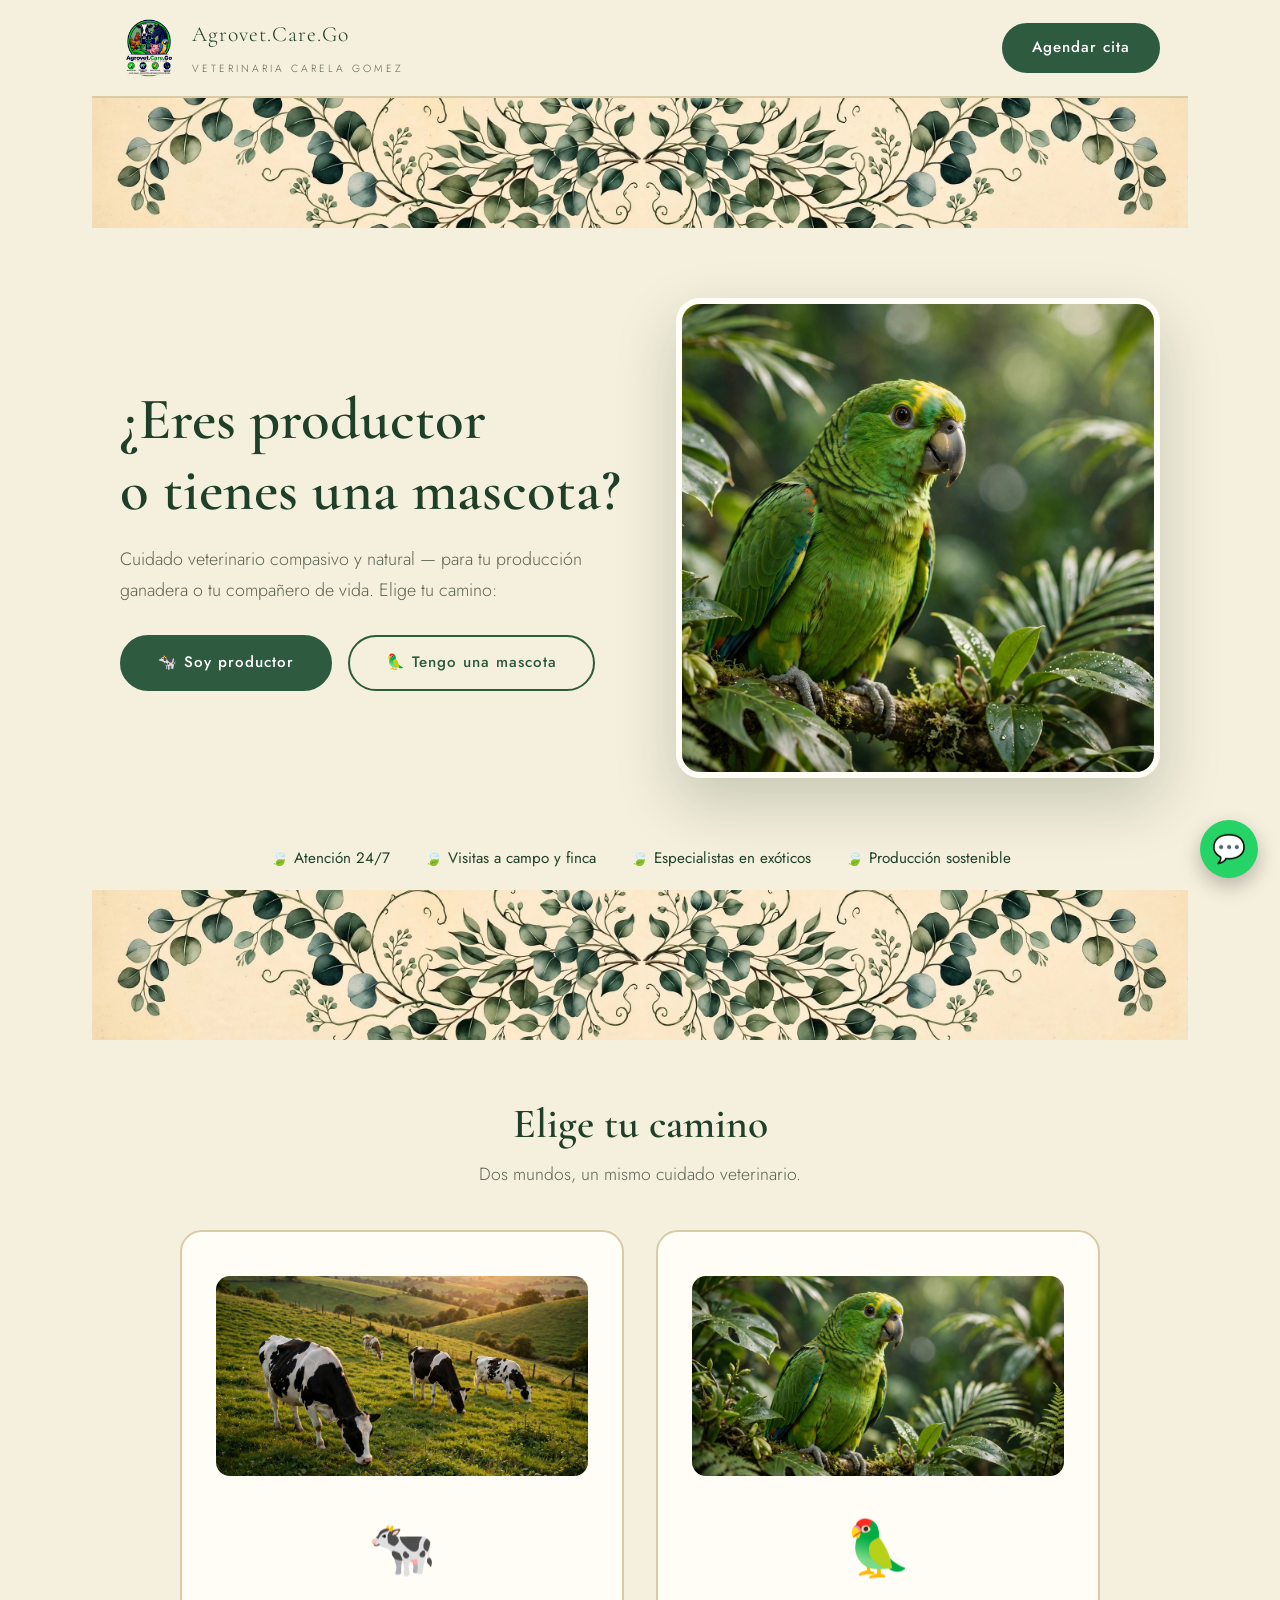
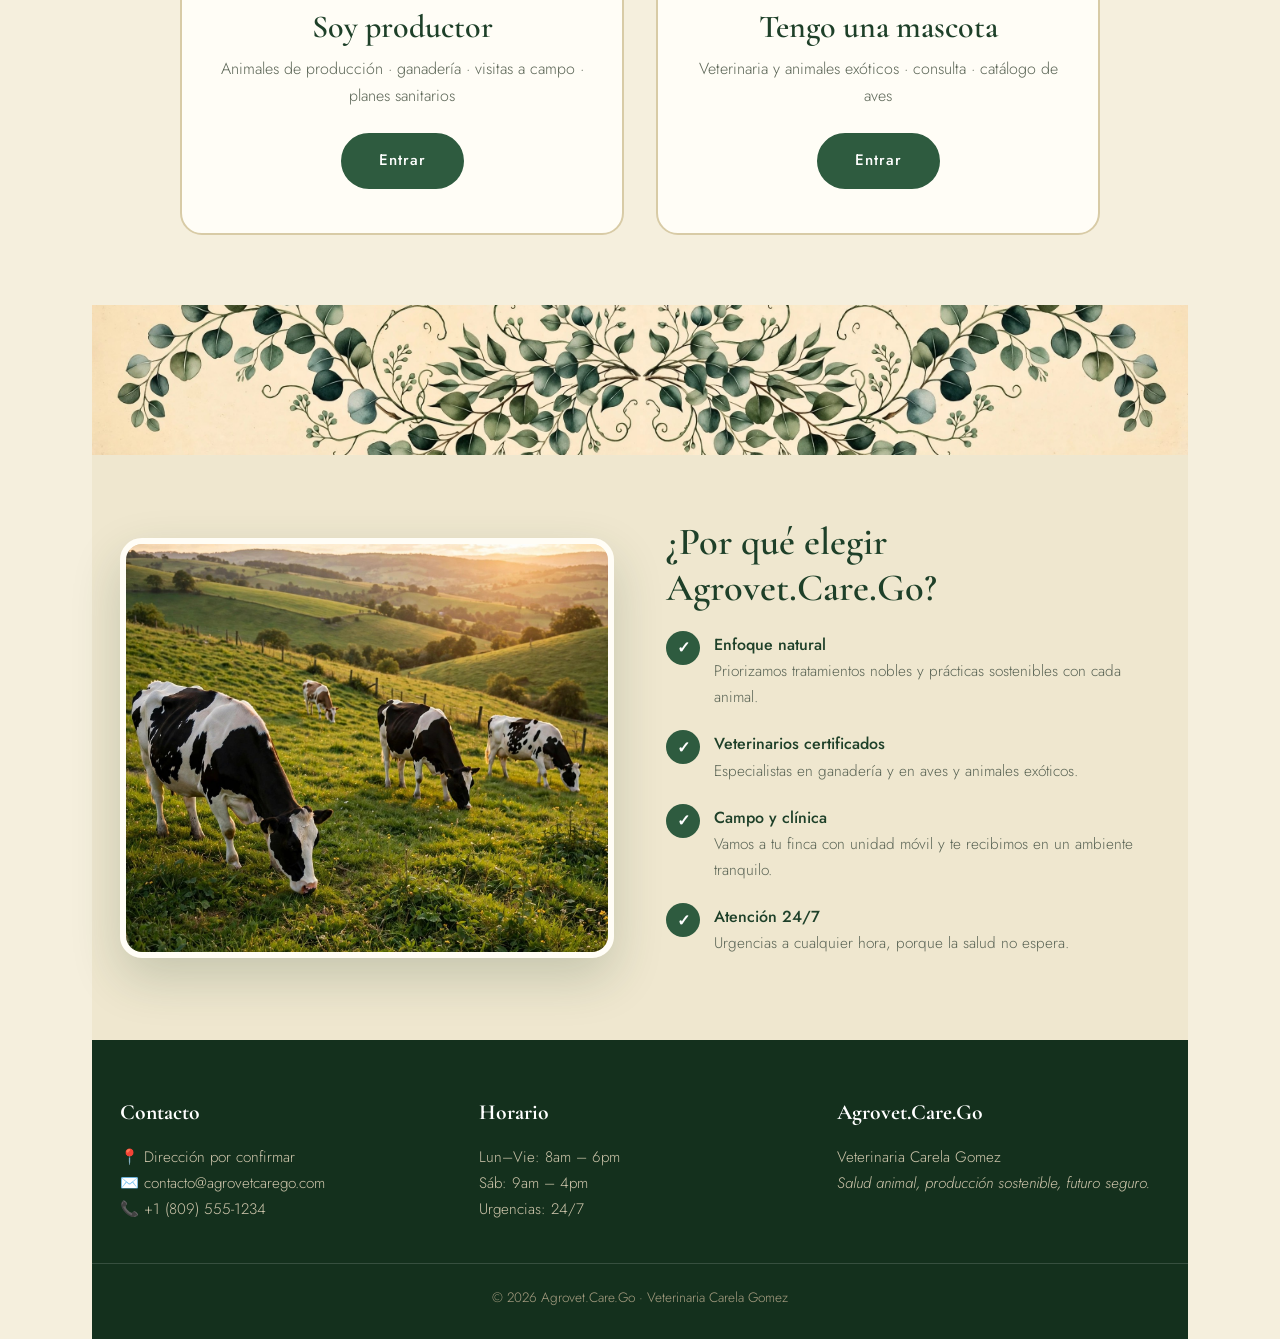
==== index.html @ 8b6d225c "update" ====
<!DOCTYPE html>
<html lang="es">
<head>
<meta charset="UTF-8">
<meta name="viewport" content="width=device-width, initial-scale=1.0">
<title>Agrovet.Care.Go — Veterinaria Carela Gomez</title>
<link rel="stylesheet" href="style.css">
</head>
<body class="con-marco">

<div class="frame-side frame-left"></div>
<div class="frame-side frame-right"></div>

<div id="intro">
  <div class="intro-bird">
    <svg viewBox="0 0 120 72" fill="none" aria-hidden="true">
      <path class="wing-l" d="M58 38 Q38 20 14 26" stroke="#2E5B3F" stroke-width="6" stroke-linecap="round"/>
      <path class="wing-r" d="M62 38 Q82 20 106 26" stroke="#2E5B3F" stroke-width="6" stroke-linecap="round"/>
      <ellipse cx="60" cy="40" rx="11" ry="5.5" fill="#2E5B3F"/>
      <circle cx="70" cy="37" r="5" fill="#2E5B3F"/>
      <path d="M75 37 l8 2 -8 3 z" fill="#B99B5F"/>
    </svg>
  </div>
  <div class="intro-inner">
    <img class="intro-logo" src="logo.png" alt="Agrovet.Care.Go">
    <div class="intro-title">Agrovet.Care.Go</div>
    <div class="intro-tag">Salud animal · Producción sostenible · Futuro seguro</div>
    <div class="intro-hint">toca para continuar</div>
  </div>
</div>
<script>
(function(){
  var intro = document.getElementById('intro');
  function close(){ intro.classList.add('done'); }
  intro.addEventListener('click', close);
  setTimeout(close, 5800);
})();
</script>

<header>
  <div class="header-inner">
    <a class="brand" href="index.html">
      <img src="logo.png" alt="Agrovet.Care.Go">
      <span><span class="brand-name">Agrovet.Care.Go</span><br><span class="brand-sub">Veterinaria Carela Gomez</span></span>
    </a>
    <a href="https://wa.me/+18298430727" class="btn" style="padding:10px 28px">Agendar cita</a>
  </div>
</header>

<img class="frame-top" src="img/divider.jpg" alt="">

<div class="hero">
  <div>
    <h1>¿Eres productor<br>o tienes una mascota?</h1>
    <p class="lead">Cuidado veterinario compasivo y natural — para tu producción ganadera o tu compañero de vida. Elige tu camino:</p>
    <div class="hero-cta">
      <a href="productor.html" class="btn">🐄 Soy productor</a>
      <a href="mascotas.html" class="btn btn-outline">🦜 Tengo una mascota</a>
    </div>
  </div>
  <img class="main" src="img/hero-loro.jpg" alt="Loro verde entre hojas tropicales">
</div>

<div class="badges">
  <span>Atención 24/7</span>
  <span>Visitas a campo y finca</span>
  <span>Especialistas en exóticos</span>
  <span>Producción sostenible</span>
</div>

<img class="divider-img" src="img/divider.jpg" alt="">

<section class="gateway-section">
  <div class="wrap">
    <h2>Elige tu camino</h2>
    <p>Dos mundos, un mismo cuidado veterinario.</p>
    <div class="gateway">
      <a class="gate-card" href="productor.html">
        <img src="img/hero-ganado.jpg" alt="Ganado" style="width:100%;height:200px;object-fit:cover;border-radius:14px;margin-bottom:18px">
        <div class="emoji">🐄</div>
        <h3>Soy productor</h3>
        <p>Animales de producción · ganadería · visitas a campo · planes sanitarios</p>
        <span class="btn">Entrar</span>
      </a>
      <a class="gate-card" href="mascotas.html">
        <img src="img/hero-loro.jpg" alt="Loro" style="width:100%;height:200px;object-fit:cover;border-radius:14px;margin-bottom:18px">
        <div class="emoji">🦜</div>
        <h3>Tengo una mascota</h3>
        <p>Veterinaria y animales exóticos · consulta · catálogo de aves</p>
        <span class="btn">Entrar</span>
      </a>
    </div>
  </div>
</section>

<img class="divider-img" src="img/divider.jpg" alt="">

<section class="block" style="background:var(--parchment-2)">
  <div class="wrap why">
    <img src="img/hero-ganado.jpg" alt="Ganado pastando al atardecer">
    <div>
      <h2>¿Por qué elegir Agrovet.Care.Go?</h2>
      <div class="check"><span class="tick">✓</span><div><strong>Enfoque natural</strong><p>Priorizamos tratamientos nobles y prácticas sostenibles con cada animal.</p></div></div>
      <div class="check"><span class="tick">✓</span><div><strong>Veterinarios certificados</strong><p>Especialistas en ganadería y en aves y animales exóticos.</p></div></div>
      <div class="check"><span class="tick">✓</span><div><strong>Campo y clínica</strong><p>Vamos a tu finca con unidad móvil y te recibimos en un ambiente tranquilo.</p></div></div>
      <div class="check"><span class="tick">✓</span><div><strong>Atención 24/7</strong><p>Urgencias a cualquier hora, porque la salud no espera.</p></div></div>
    </div>
  </div>
</section>

<footer>
  <div class="footer-grid">
    <div><h4>Contacto</h4><p>📍 Dirección por confirmar<br>✉️ contacto@agrovetcarego.com<br>📞 +1 (809) 555-1234</p></div>
    <div><h4>Horario</h4><p>Lun–Vie: 8am – 6pm<br>Sáb: 9am – 4pm<br>Urgencias: 24/7</p></div>
    <div><h4>Agrovet.Care.Go</h4><p>Veterinaria Carela Gomez<br><em>Salud animal, producción sostenible, futuro seguro.</em></p></div>
  </div>
  <div class="footer-bottom">© 2026 Agrovet.Care.Go · Veterinaria Carela Gomez</div>
</footer>

<a class="wa-float" href="https://wa.me/18095551234" aria-label="WhatsApp">💬</a>

</body>
</html>
---- style.css ----
/* Agrovet.Care.Go — Veterinaria Carela Gomez
   Estilo botánico natural (inspirado en GreenFeather Vet) */

@import url('https://fonts.googleapis.com/css2?family=Cormorant+Garamond:ital,wght@0,400;0,500;0,600;0,700;1,400&family=Jost:wght@300;400;500;600&display=swap');

:root {
  --parchment: #F5EFDD;
  --parchment-2: #EFE7CF;
  --green: #2E5B3F;
  --green-dark: #1E4029;
  --green-deep: #14301D;
  --gold: #B99B5F;
  --ink: #2A332A;
  --ink-soft: #5A6455;
  --white: #FFFDF6;
  --line: #D8CBA6;
}

* { margin: 0; padding: 0; box-sizing: border-box; }

body {
  font-family: 'Jost', 'Segoe UI', sans-serif;
  background: var(--parchment);
  color: var(--ink);
  line-height: 1.7;
  font-weight: 300;
}

h1, h2, h3, .serif {
  font-family: 'Cormorant Garamond', Georgia, serif;
  font-weight: 600;
  line-height: 1.2;
  color: var(--green-dark);
}

.wrap { max-width: 1140px; margin: 0 auto; padding: 0 28px; }

/* ---------- Header ---------- */
header {
  background: var(--parchment);
  border-bottom: 2px solid var(--line);
  padding: 16px 0;
  position: sticky; top: 0; z-index: 100;
}
.header-inner {
  display: flex; align-items: center; justify-content: space-between;
  max-width: 1200px; margin: 0 auto; padding: 0 28px;
}
.brand { display: flex; align-items: center; gap: 14px; text-decoration: none; }
.brand img { width: 58px; height: 58px; object-fit: contain; }
.brand-name { font-family: 'Cormorant Garamond', Georgia, serif; font-size: 1.35rem; color: var(--green-dark); letter-spacing: 1px; }
.brand-sub { font-size: 0.65rem; letter-spacing: 3px; color: var(--ink-soft); text-transform: uppercase; }
nav a {
  margin-left: 26px; text-decoration: none; color: var(--ink);
  font-size: 0.92rem; letter-spacing: 0.5px; font-weight: 400;
}
nav a:hover, nav a.active { color: var(--green); font-weight: 600; }
.btn {
  display: inline-block; padding: 13px 36px; border-radius: 40px;
  background: var(--green); color: #fff; text-decoration: none;
  font-weight: 500; letter-spacing: 1px; font-size: 0.95rem;
  border: 2px solid var(--green); transition: all .3s; cursor: pointer;
}
.btn:hover { background: var(--green-dark); border-color: var(--green-dark); }
.btn-outline { background: transparent; color: var(--green); }
.btn-outline:hover { background: var(--green); color: #fff; }

/* ---------- Hero ---------- */
.hero {
  display: grid; grid-template-columns: 1.05fr 1fr; gap: 48px;
  align-items: center; padding: 70px 0 50px;
  max-width: 1200px; margin: 0 auto; padding-left: 28px; padding-right: 28px;
}
.hero h1 { font-size: clamp(2.4rem, 4.6vw, 3.8rem); margin-bottom: 18px; }
.hero p.lead { font-size: 1.12rem; color: var(--ink-soft); margin-bottom: 30px; max-width: 520px; }
.hero-cta { display: flex; gap: 16px; flex-wrap: wrap; }
.hero img.main {
  width: 100%; height: 480px; object-fit: cover; border-radius: 24px;
  border: 6px solid var(--white); box-shadow: 0 24px 60px rgba(30,64,41,.22);
}

/* badges */
.badges {
  display: flex; justify-content: center; gap: 14px 34px; flex-wrap: wrap;
  padding: 18px 20px; font-size: 0.95rem; color: var(--green-dark); font-weight: 400;
}
.badges span::before { content: "🍃 "; }

/* divider */
.divider-img { display: block; width: 100%; max-height: 150px; object-fit: cover; }

/* ---------- Gateway ---------- */
.gateway-section { padding: 60px 0 70px; text-align: center; }
.gateway-section h2 { font-size: 2.6rem; margin-bottom: 10px; }
.gateway-section > .wrap > p { color: var(--ink-soft); margin-bottom: 40px; font-size: 1.1rem; }
.gateway { display: grid; grid-template-columns: 1fr 1fr; gap: 32px; max-width: 920px; margin: 0 auto; }
.gate-card {
  background: var(--white); border: 2px solid var(--line); border-radius: 22px;
  padding: 44px 34px; text-decoration: none; color: var(--ink);
  transition: transform .3s, box-shadow .3s; display: block;
}
.gate-card:hover { transform: translateY(-6px); box-shadow: 0 24px 48px rgba(30,64,41,.16); }
.gate-card .emoji { font-size: 3.4rem; }
.gate-card h3 { font-size: 2rem; margin: 14px 0 8px; }
.gate-card p { color: var(--ink-soft); margin-bottom: 24px; }

/* ---------- Gateway (página de entrada) ---------- */
.gate-page {
  min-height: 100vh; display: flex; flex-direction: column;
  align-items: center; justify-content: center;
  text-align: center; padding: 28px 24px;
}
.gate-divider { max-width: 680px; }
.gate-logo { width: min(300px, 62vw); margin: 8px 0 2px; }
.gate-animals { font-size: 1.9rem; letter-spacing: 12px; margin: 6px 0 4px; }
.gate-page h1 { font-size: clamp(2.2rem, 5vw, 3.4rem); margin: 8px 0; }
.gate-sub { color: var(--ink-soft); font-size: 1.12rem; margin-bottom: 32px; }
.gate-foot { margin-top: 24px; font-size: .85rem; color: var(--ink-soft); }

/* ---------- Sections ---------- */
section.block { padding: 64px 0; }
.section-title { text-align: center; font-size: 2.5rem; margin-bottom: 8px; }
.section-sub { text-align: center; color: var(--ink-soft); max-width: 640px; margin: 0 auto 44px; font-size: 1.08rem; }

.cards { display: grid; grid-template-columns: repeat(auto-fit, minmax(240px, 1fr)); gap: 26px; }
.card {
  background: var(--white); border: 1px solid var(--line); border-radius: 18px;
  padding: 36px 26px; text-align: center;
  box-shadow: 0 6px 18px rgba(30,64,41,.06);
}
.card .icon { font-size: 2.5rem; }
.card h3 { font-size: 1.45rem; margin: 12px 0 8px; }
.card p { color: var(--ink-soft); font-size: 0.96rem; }

/* why choose */
.why { display: grid; grid-template-columns: 1fr 1fr; gap: 52px; align-items: center; }
.why img { width: 100%; height: 420px; object-fit: cover; border-radius: 22px; border: 6px solid var(--white); box-shadow: 0 20px 50px rgba(30,64,41,.2); }
.why h2 { font-size: 2.4rem; margin-bottom: 20px; }
.check { display: flex; gap: 14px; margin-bottom: 20px; }
.check .tick {
  flex: 0 0 34px; height: 34px; border-radius: 50%; background: var(--green);
  color: #fff; display: flex; align-items: center; justify-content: center; font-weight: 600;
}
.check strong { display: block; color: var(--green-dark); font-weight: 500; }
.check p { color: var(--ink-soft); font-size: 0.96rem; }

/* bird catalog */
.bird-grid { display: grid; grid-template-columns: repeat(auto-fit, minmax(300px, 1fr)); gap: 30px; }
.bird { background: var(--white); border: 1px solid var(--line); border-radius: 20px; overflow: hidden; display: flex; flex-direction: column; box-shadow: 0 8px 22px rgba(30,64,41,.07); }
.bird-body { padding: 30px 28px; display: flex; flex-direction: column; gap: 10px; flex: 1; }
.bird h3 { font-size: 1.65rem; }
.bird .sci { font-style: italic; color: var(--green); }
.bird .price { font-family: 'Cormorant Garamond', serif; font-size: 1.7rem; color: var(--green-dark); font-weight: 700; }
.bird .tag { display: inline-block; font-size: 0.72rem; letter-spacing: 2px; text-transform: uppercase; padding: 4px 14px; border-radius: 20px; background: var(--parchment-2); color: var(--green-dark); align-self: flex-start; font-weight: 500; }
.bird p { color: var(--ink-soft); font-size: 0.95rem; }
.bird details { font-size: 0.92rem; color: var(--ink-soft); }
.bird summary { cursor: pointer; color: var(--green); font-weight: 500; letter-spacing: 0.5px; }
.bird .wa { margin-top: auto; padding-top: 12px; }

/* contact */
.contact-box { background: var(--white); border: 2px solid var(--line); border-radius: 22px; padding: 54px 40px; text-align: center; max-width: 720px; margin: 0 auto; }
.contact-box h2 { font-size: 2.3rem; margin-bottom: 10px; }
.contact-box p { color: var(--ink-soft); margin-bottom: 28px; font-size: 1.08rem; }

/* ---------- Footer ---------- */
footer { background: var(--green-deep); color: #EDE6D2; padding: 54px 0 30px; margin-top: 0; }
.footer-grid { display: grid; grid-template-columns: repeat(auto-fit, minmax(220px, 1fr)); gap: 36px; max-width: 1140px; margin: 0 auto; padding: 0 28px; }
footer h4 { font-family: 'Cormorant Garamond', serif; font-size: 1.35rem; color: #fff; margin-bottom: 14px; }
footer p, footer a { color: #CFC6AC; font-size: 0.95rem; text-decoration: none; }
footer a:hover { color: #fff; }
.footer-bottom { text-align: center; margin-top: 40px; padding-top: 22px; border-top: 1px solid rgba(255,255,255,.15); font-size: 0.85rem; color: #A99F83; }

.wa-float { position: fixed; right: 22px; bottom: 22px; width: 58px; height: 58px; background: #25D366; border-radius: 50%; display: flex; align-items: center; justify-content: center; font-size: 1.7rem; text-decoration: none; box-shadow: 0 8px 20px rgba(0,0,0,.25); z-index: 50; }

/* ---------- Intro animation ---------- */
#intro {
  position: fixed; inset: 0; z-index: 9999;
  background: var(--parchment);
  display: flex; align-items: center; justify-content: center;
  animation: introHide .8s ease 4.8s forwards;
  cursor: pointer;
}
#intro.done { display: none; }
.intro-inner { text-align: center; padding: 20px; animation: introIn 1s ease both; }
.intro-logo { width: 110px; height: 110px; object-fit: contain; }
.intro-bird { position: absolute; top: 24%; left: -160px; animation: flyAcross 4.6s linear forwards; pointer-events: none; }
.intro-bird svg { width: 130px; height: auto; display: block; animation: bob 1.1s ease-in-out infinite; }
.wing-l { transform-box: fill-box; transform-origin: right center; animation: flapL .45s ease-in-out infinite alternate; }
.wing-r { transform-box: fill-box; transform-origin: left center; animation: flapR .45s ease-in-out infinite alternate; }
@keyframes flapL { from { transform: rotate(12deg); } to { transform: rotate(-42deg); } }
@keyframes flapR { from { transform: rotate(-12deg); } to { transform: rotate(42deg); } }
@keyframes flyAcross { from { left: -160px; } to { left: 105%; } }
@keyframes bob { 0%,100% { transform: translateY(0); } 50% { transform: translateY(-16px); } }
.intro-title { font-family: 'Cormorant Garamond', Georgia, serif; font-size: 2.6rem; color: var(--green-dark); }
.intro-tag { color: var(--ink-soft); letter-spacing: 3px; font-size: .82rem; text-transform: uppercase; margin-top: 8px; }
.intro-hint { margin-top: 22px; font-size: .8rem; color: var(--ink-soft); opacity: .7; }
@keyframes introIn { from { opacity: 0; transform: translateY(26px); } to { opacity: 1; transform: none; } }
@keyframes introHide { to { opacity: 0; visibility: hidden; } }
.crumb { padding: 24px 0 0; font-size: 0.9rem; color: var(--ink-soft); max-width: 1140px; margin: 0 auto; padding-left: 28px; padding-right: 28px; }
.crumb a { color: var(--green); text-decoration: none; }

@media (max-width: 820px) {
  .hero, .why { grid-template-columns: 1fr; }
  .hero img.main { height: 320px; }
  .gateway { grid-template-columns: 1fr; }
  nav { display: none; }
}

/* ---------- Botones por tema ---------- */
:root { --btn-bg: #2E5B3F; --btn-ink: #fff; }
.btn { background: var(--btn-bg); border-color: var(--btn-bg); color: var(--btn-ink); }
.btn:hover { background: var(--green-dark); border-color: var(--green-dark); color: #fff; }
.btn-outline { background: transparent; color: var(--btn-bg); border-color: var(--btn-bg); }
.btn-outline:hover { background: var(--btn-bg); color: var(--btn-ink); }

/* ---------- Marco botánico (página de entrada) ---------- */
.frame-side {
  position: fixed; top: 0; bottom: 0; width: 92px; z-index: 60;
  background: url('img/borde-lateral.jpg') repeat-y;
  background-size: 92px auto; pointer-events: none;
}
.frame-left { left: 0; }
.frame-right { right: 0; transform: scaleX(-1); }
.frame-top { display: block; width: 100%; max-height: 130px; object-fit: cover; }
body.con-marco { padding: 0 92px; }
@media (max-width: 820px) {
  .frame-side { display: none; }
  body.con-marco { padding: 0; }
}

/* ---------- Tema campo (productores) ---------- */
body.tema-campo {
  --parchment: #FAF4E6; --parchment-2: #F3EAD2;
  --green: #7A4E2D; --green-dark: #5E3B20; --green-deep: #3A2512;
  --gold: #C9983C; --ink: #3A2E1E; --ink-soft: #6E5F45;
  --white: #FFFDF6; --line: #E2D3AC;
  --btn-bg: #7A4E2D; --btn-ink: #fff;
}

/* ---------- Tema selva (mascotas) ---------- */
body.tema-selva {
  --parchment: #102E1E; --parchment-2: #16402A;
  --green: #7BC47F; --green-dark: #EDE6D2; --green-deep: #0A2115;
  --gold: #D4AF6A; --ink: #EDE6D2; --ink-soft: #B9C4AE;
  --white: #16402A; --line: #2E5B3F;
  --btn-bg: #7BC47F; --btn-ink: #102E1E;
}
body.tema-selva .btn:hover { background: #A5D8A8; border-color: #A5D8A8; color: #102E1E; }

/* header siempre claro para que el logo se lea */
header { background: #F5EFDD; }
.brand-name { color: #1E4029; }
.brand-sub { color: #5A6455; }
nav a { color: #2A332A; }
.volver { text-decoration: none; font-weight: 500; letter-spacing: 1px; color: #1E4029; font-size: .95rem; }
.volver:hover { color: #2E5B3F; }
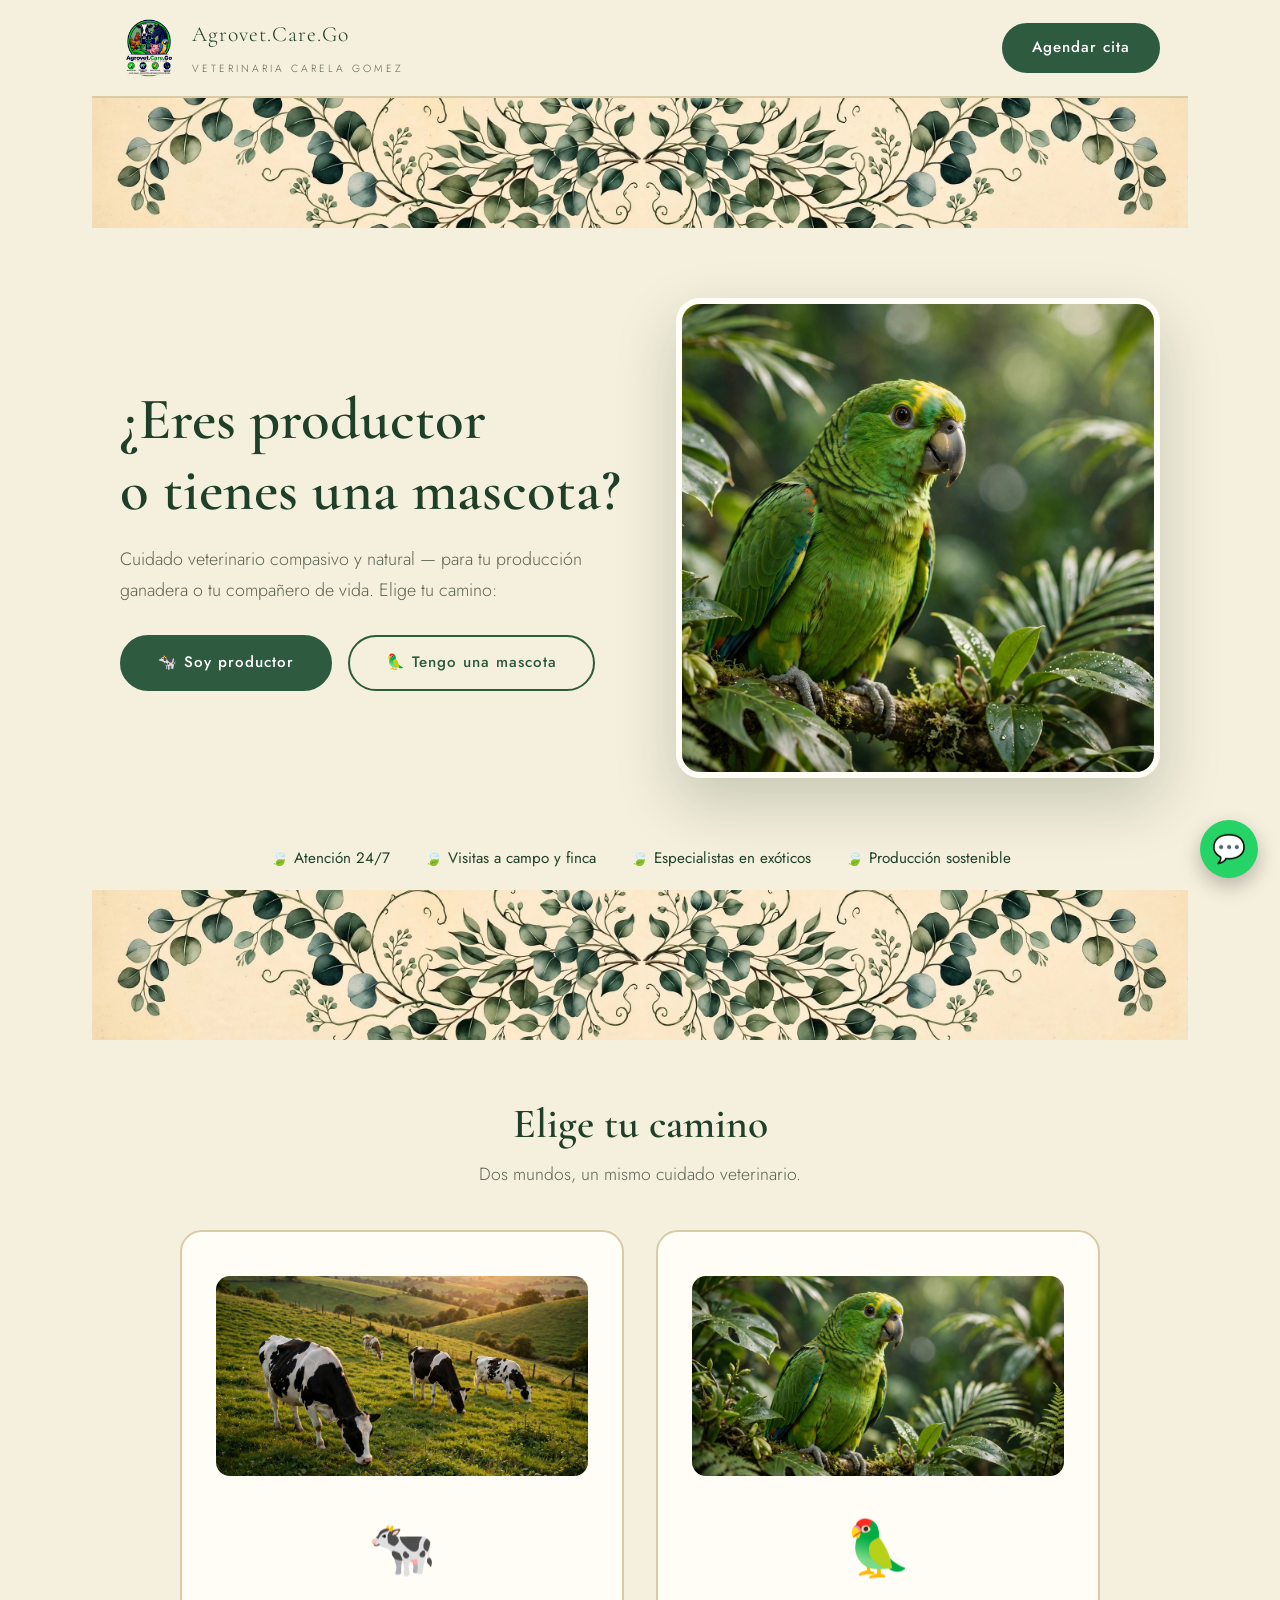
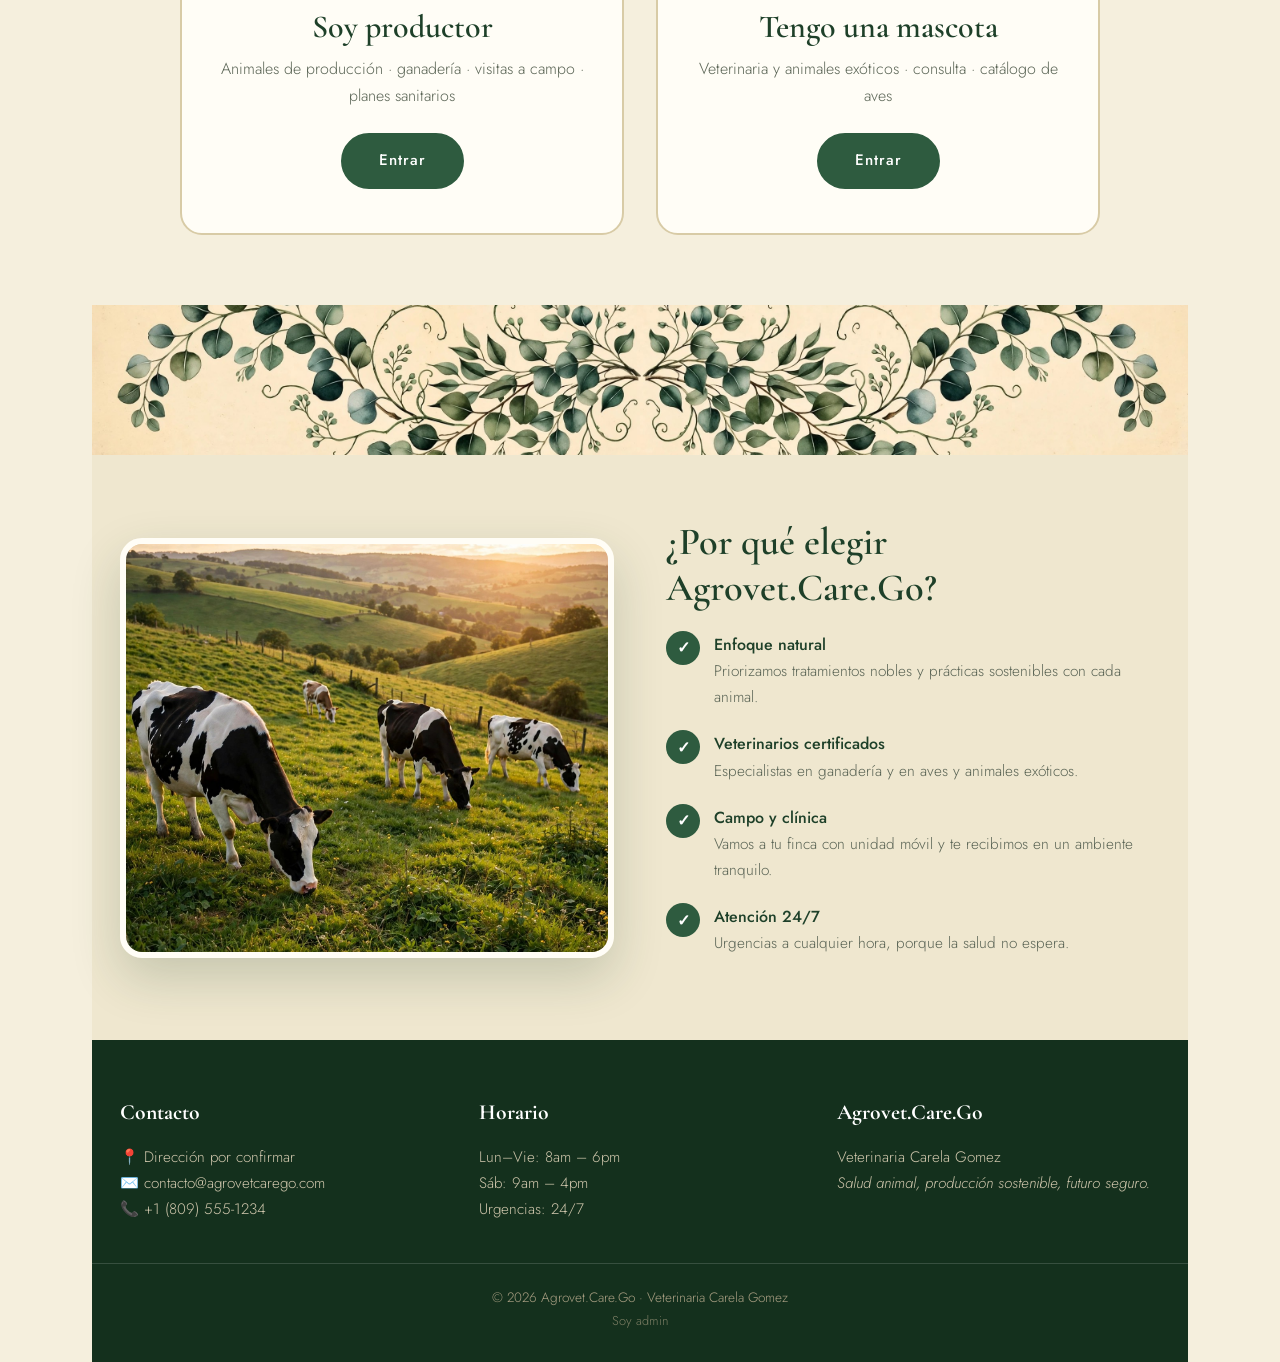
==== commit 0a33687d: "htmlupdate" ====
--- a/index.html
+++ b/index.html
@@ -43,7 +43,7 @@
       <img src="logo.png" alt="Agrovet.Care.Go">
       <span><span class="brand-name">Agrovet.Care.Go</span><br><span class="brand-sub">Veterinaria Carela Gomez</span></span>
     </a>
-    <a href="https://wa.me/+18298430727" class="btn" style="padding:10px 28px">Agendar cita</a>
+    <a href="https://wa.me/18095551234" class="btn" style="padding:10px 28px">Agendar cita</a>
   </div>
 </header>
 
@@ -114,7 +114,7 @@
     <div><h4>Horario</h4><p>Lun–Vie: 8am – 6pm<br>Sáb: 9am – 4pm<br>Urgencias: 24/7</p></div>
     <div><h4>Agrovet.Care.Go</h4><p>Veterinaria Carela Gomez<br><em>Salud animal, producción sostenible, futuro seguro.</em></p></div>
   </div>
-  <div class="footer-bottom">© 2026 Agrovet.Care.Go · Veterinaria Carela Gomez</div>
+  <div class="footer-bottom">© 2026 Agrovet.Care.Go · Veterinaria Carela Gomez<br><a href="admin.html" style="color:#A99F83;text-decoration:none;font-size:.8rem;opacity:.7">Soy admin</a></div>
 </footer>
 
 <a class="wa-float" href="https://wa.me/18095551234" aria-label="WhatsApp">💬</a>
--- a/style.css
+++ b/style.css
@@ -206,6 +206,14 @@
   nav { display: none; }
 }
 
+/* ---------- Galería de fotos (Firebase) ---------- */
+#galeria-grid { display: grid; grid-template-columns: repeat(auto-fit, minmax(220px, 1fr)); gap: 22px; }
+.foto-card { background: var(--white); border: 1px solid var(--line); border-radius: 16px; overflow: hidden; box-shadow: 0 8px 22px rgba(30,64,41,.07); }
+.foto-card img { width: 100%; height: 200px; object-fit: cover; display: block; }
+.foto-body { padding: 16px 18px; }
+.foto-body h4 { font-family: 'Cormorant Garamond', Georgia, serif; font-size: 1.3rem; color: var(--green-dark); }
+.foto-body p { font-size: .9rem; color: var(--ink-soft); }
+
 /* ---------- Botones por tema ---------- */
 :root { --btn-bg: #2E5B3F; --btn-ink: #fff; }
 .btn { background: var(--btn-bg); border-color: var(--btn-bg); color: var(--btn-ink); }
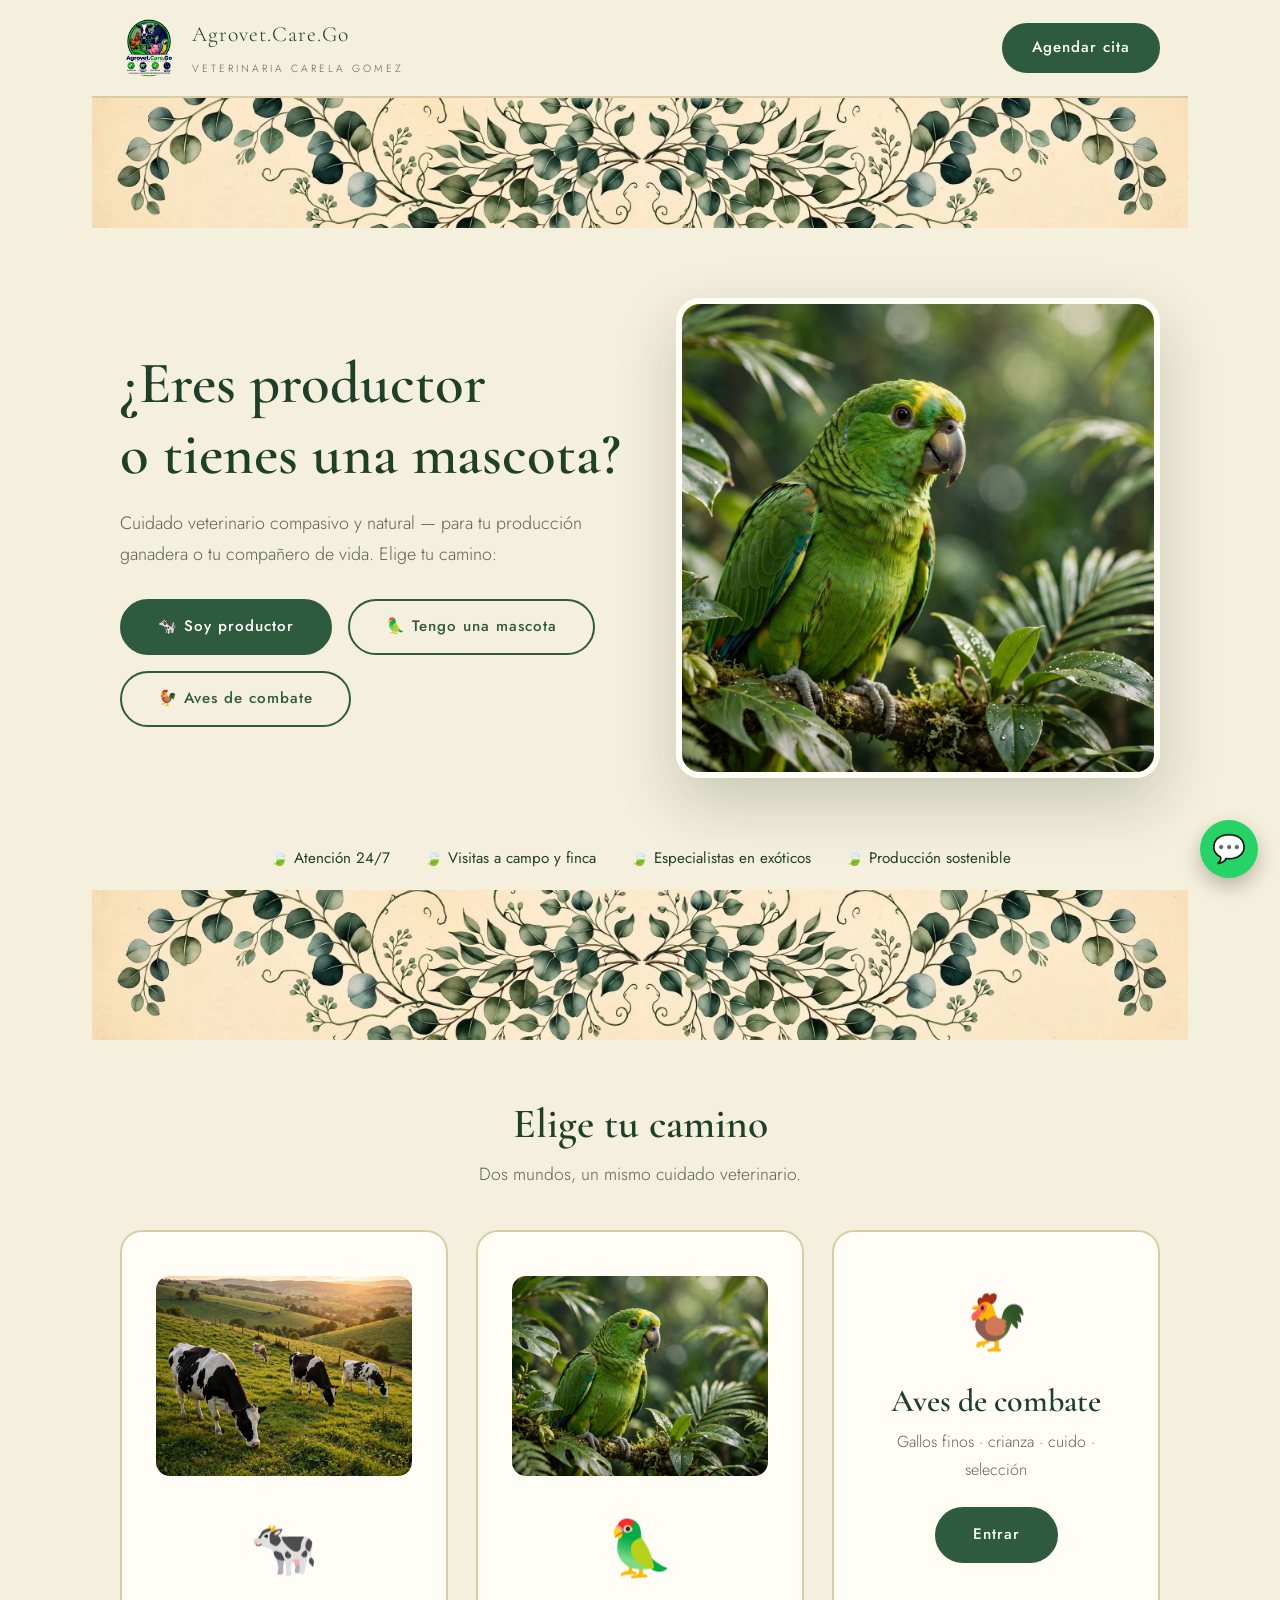
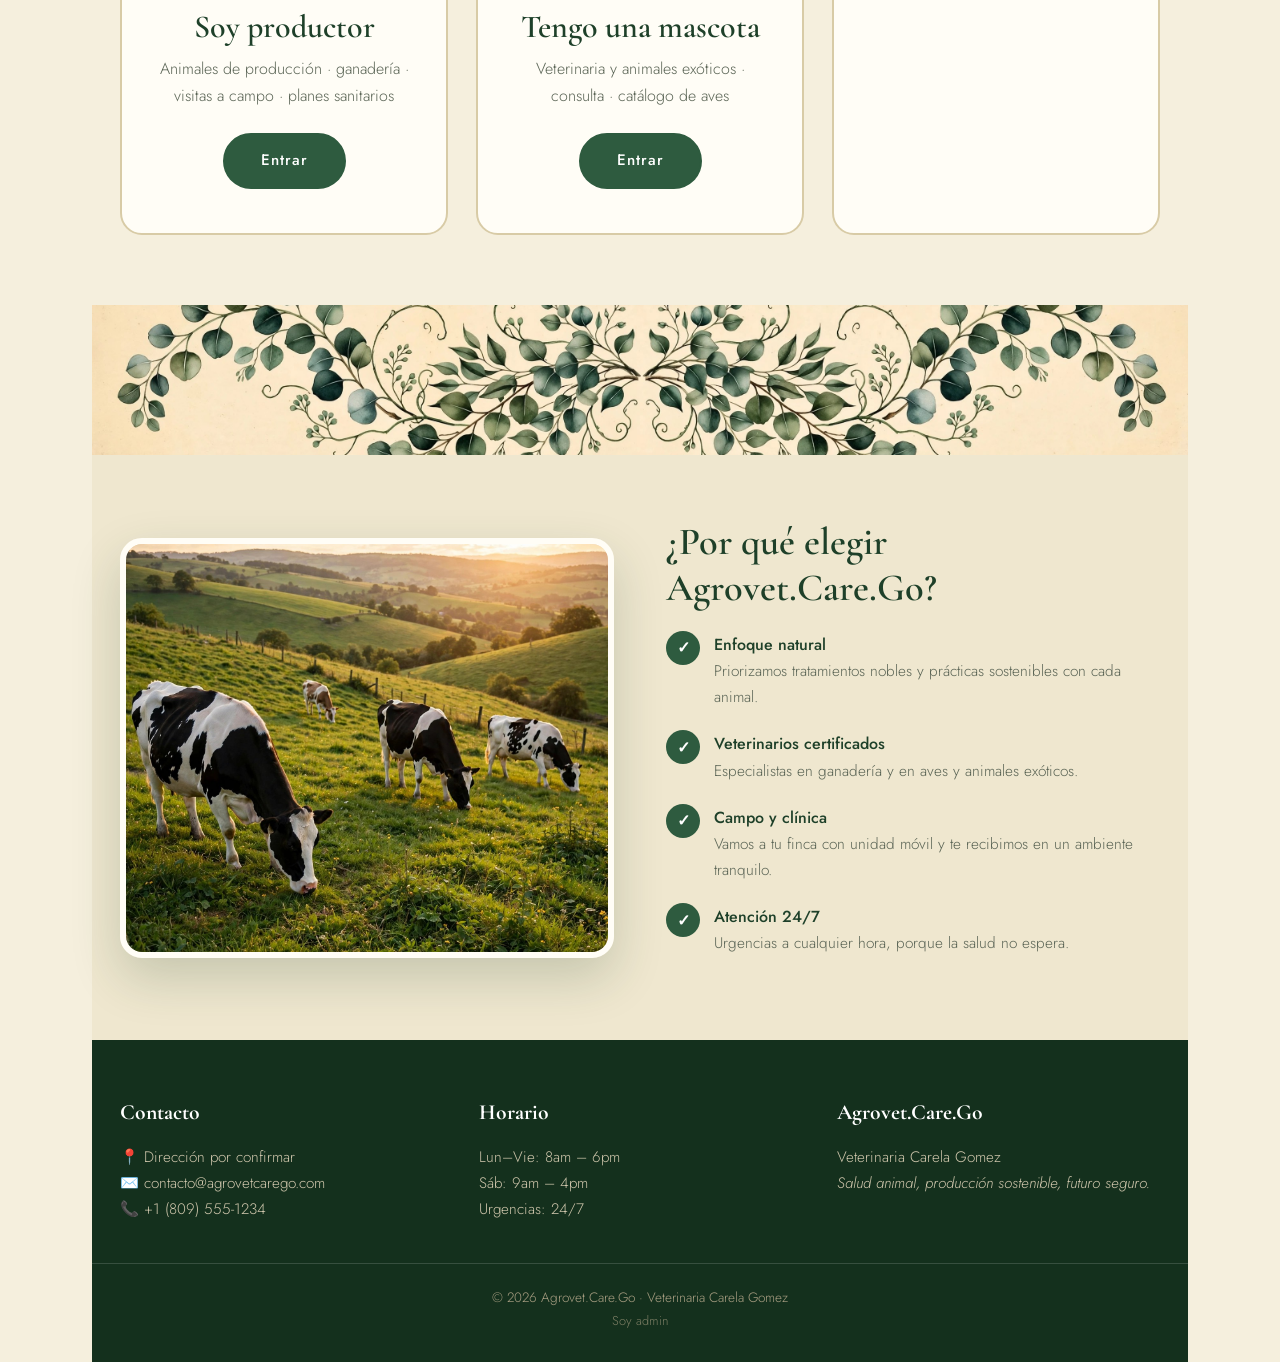
==== commit 27c0a499: "33333" ====
--- a/index.html
+++ b/index.html
@@ -56,6 +56,7 @@
     <div class="hero-cta">
       <a href="productor.html" class="btn">🐄 Soy productor</a>
       <a href="mascotas.html" class="btn btn-outline">🦜 Tengo una mascota</a>
+      <a href="combate.html" class="btn btn-outline">🐓 Aves de combate</a>
     </div>
   </div>
   <img class="main" src="img/hero-loro.jpg" alt="Loro verde entre hojas tropicales">
@@ -87,6 +88,12 @@
         <div class="emoji">🦜</div>
         <h3>Tengo una mascota</h3>
         <p>Veterinaria y animales exóticos · consulta · catálogo de aves</p>
+        <span class="btn">Entrar</span>
+      </a>
+      <a class="gate-card" href="combate.html">
+        <div class="emoji">🐓</div>
+        <h3>Aves de combate</h3>
+        <p>Gallos finos · crianza · cuido · selección</p>
         <span class="btn">Entrar</span>
       </a>
     </div>
--- a/style.css
+++ b/style.css
@@ -93,7 +93,7 @@
 .gateway-section { padding: 60px 0 70px; text-align: center; }
 .gateway-section h2 { font-size: 2.6rem; margin-bottom: 10px; }
 .gateway-section > .wrap > p { color: var(--ink-soft); margin-bottom: 40px; font-size: 1.1rem; }
-.gateway { display: grid; grid-template-columns: 1fr 1fr; gap: 32px; max-width: 920px; margin: 0 auto; }
+.gateway { display: grid; grid-template-columns: repeat(3, 1fr); gap: 28px; max-width: 1080px; margin: 0 auto; }
 .gate-card {
   background: var(--white); border: 2px solid var(--line); border-radius: 22px;
   padding: 44px 34px; text-decoration: none; color: var(--ink);
@@ -206,10 +206,22 @@
   nav { display: none; }
 }
 
-/* ---------- Galería de fotos (Firebase) ---------- */
+/* ---------- Galería de fotos ---------- */
 #galeria-grid { display: grid; grid-template-columns: repeat(auto-fit, minmax(220px, 1fr)); gap: 22px; }
 .foto-card { background: var(--white); border: 1px solid var(--line); border-radius: 16px; overflow: hidden; box-shadow: 0 8px 22px rgba(30,64,41,.07); }
 .foto-card img { width: 100%; height: 200px; object-fit: cover; display: block; }
+
+/* ---------- Foto del catálogo de aves (editable por el admin) ---------- */
+.bird-photo { position: relative; height: 210px; overflow: hidden; background: var(--parchment-2); }
+.bird-photo img { width: 100%; height: 100%; object-fit: cover; display: block; }
+.bird-photo.placeholder { display: flex; align-items: center; justify-content: center; font-size: 4rem; }
+.btn-foto {
+  position: absolute; bottom: 10px; right: 10px;
+  background: rgba(16,46,30,.88); color: #fff; border: none;
+  padding: 8px 16px; border-radius: 30px; font-size: .82rem;
+  cursor: pointer; font-family: inherit;
+}
+.btn-foto:hover { background: var(--green); }
 .foto-body { padding: 16px 18px; }
 .foto-body h4 { font-family: 'Cormorant Garamond', Georgia, serif; font-size: 1.3rem; color: var(--green-dark); }
 .foto-body p { font-size: .9rem; color: var(--ink-soft); }
@@ -245,6 +257,15 @@
   --btn-bg: #7A4E2D; --btn-ink: #fff;
 }
 
+/* ---------- Tema combate (aves de combate) ---------- */
+body.tema-combate {
+  --parchment: #FBF3E4; --parchment-2: #F5E8CF;
+  --green: #A03D2A; --green-dark: #7C2E1F; --green-deep: #4A1D12;
+  --gold: #D4A017; --ink: #3A241A; --ink-soft: #6E5540;
+  --white: #FFFDF6; --line: #E5CFA0;
+  --btn-bg: #A03D2A; --btn-ink: #fff;
+}
+
 /* ---------- Tema selva (mascotas) ---------- */
 body.tema-selva {
   --parchment: #102E1E; --parchment-2: #16402A;
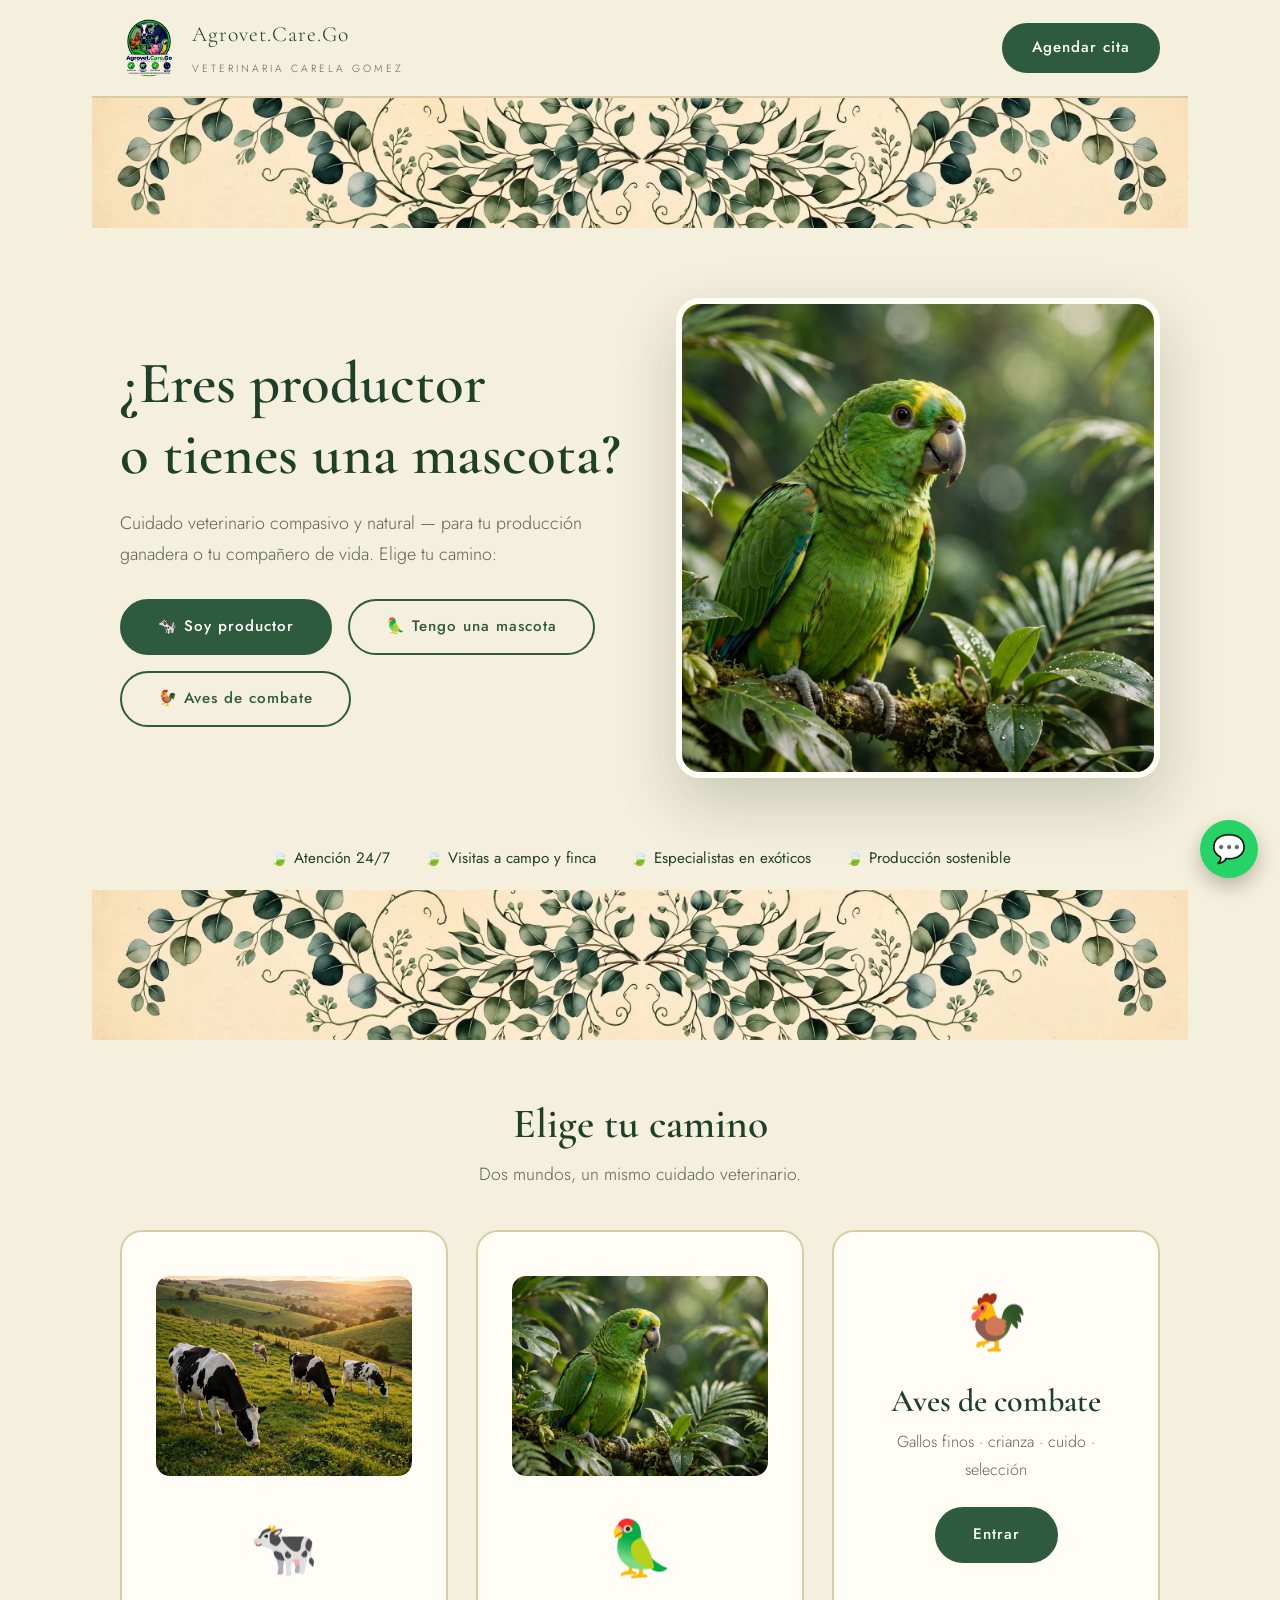
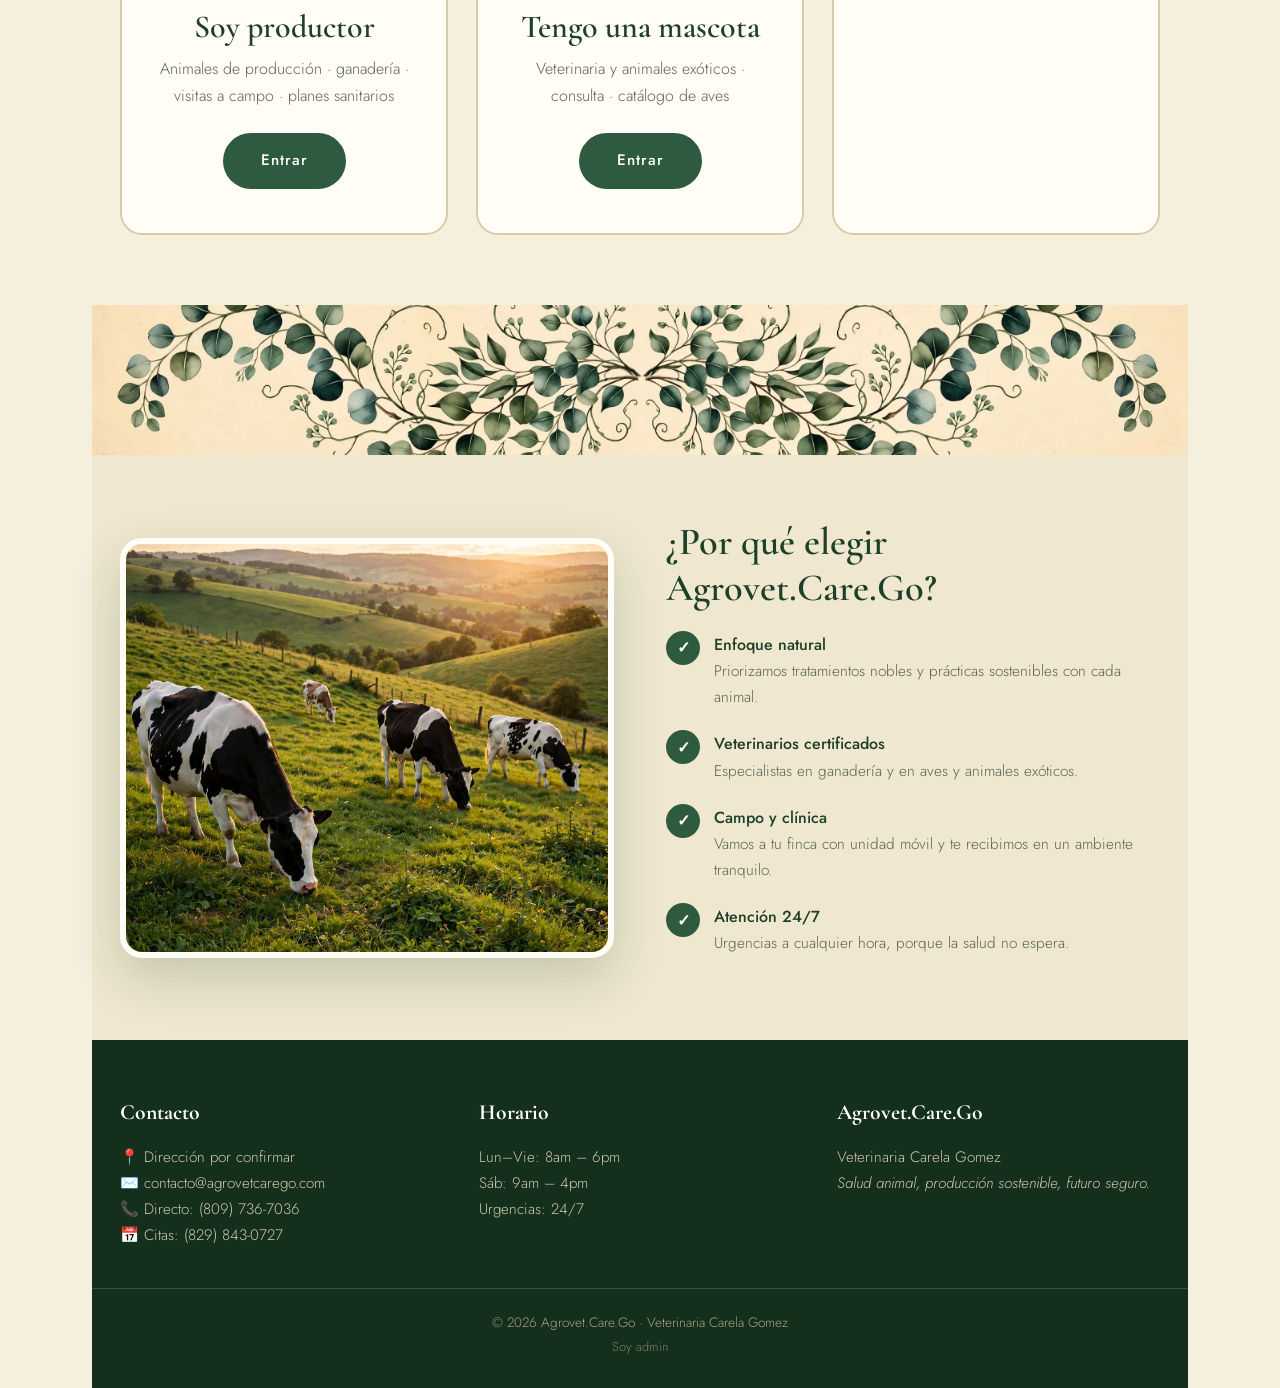
==== commit 66af65d5: "333333" ====
--- a/index.html
+++ b/index.html
@@ -43,7 +43,7 @@
       <img src="logo.png" alt="Agrovet.Care.Go">
       <span><span class="brand-name">Agrovet.Care.Go</span><br><span class="brand-sub">Veterinaria Carela Gomez</span></span>
     </a>
-    <a href="https://wa.me/18095551234" class="btn" style="padding:10px 28px">Agendar cita</a>
+    <a href="https://wa.me/18298430727" class="btn" style="padding:10px 28px">Agendar cita</a>
   </div>
 </header>
 
@@ -117,14 +117,14 @@
 
 <footer>
   <div class="footer-grid">
-    <div><h4>Contacto</h4><p>📍 Dirección por confirmar<br>✉️ contacto@agrovetcarego.com<br>📞 +1 (809) 555-1234</p></div>
+    <div><h4>Contacto</h4><p>📍 Dirección por confirmar<br>✉️ contacto@agrovetcarego.com<br>📞 Directo: (809) 736-7036<br>📅 Citas: (829) 843-0727</p></div>
     <div><h4>Horario</h4><p>Lun–Vie: 8am – 6pm<br>Sáb: 9am – 4pm<br>Urgencias: 24/7</p></div>
     <div><h4>Agrovet.Care.Go</h4><p>Veterinaria Carela Gomez<br><em>Salud animal, producción sostenible, futuro seguro.</em></p></div>
   </div>
   <div class="footer-bottom">© 2026 Agrovet.Care.Go · Veterinaria Carela Gomez<br><a href="admin.html" style="color:#A99F83;text-decoration:none;font-size:.8rem;opacity:.7">Soy admin</a></div>
 </footer>
 
-<a class="wa-float" href="https://wa.me/18095551234" aria-label="WhatsApp">💬</a>
+<a class="wa-float" href="https://wa.me/18298430727" aria-label="WhatsApp">💬</a>
 
 </body>
 </html>
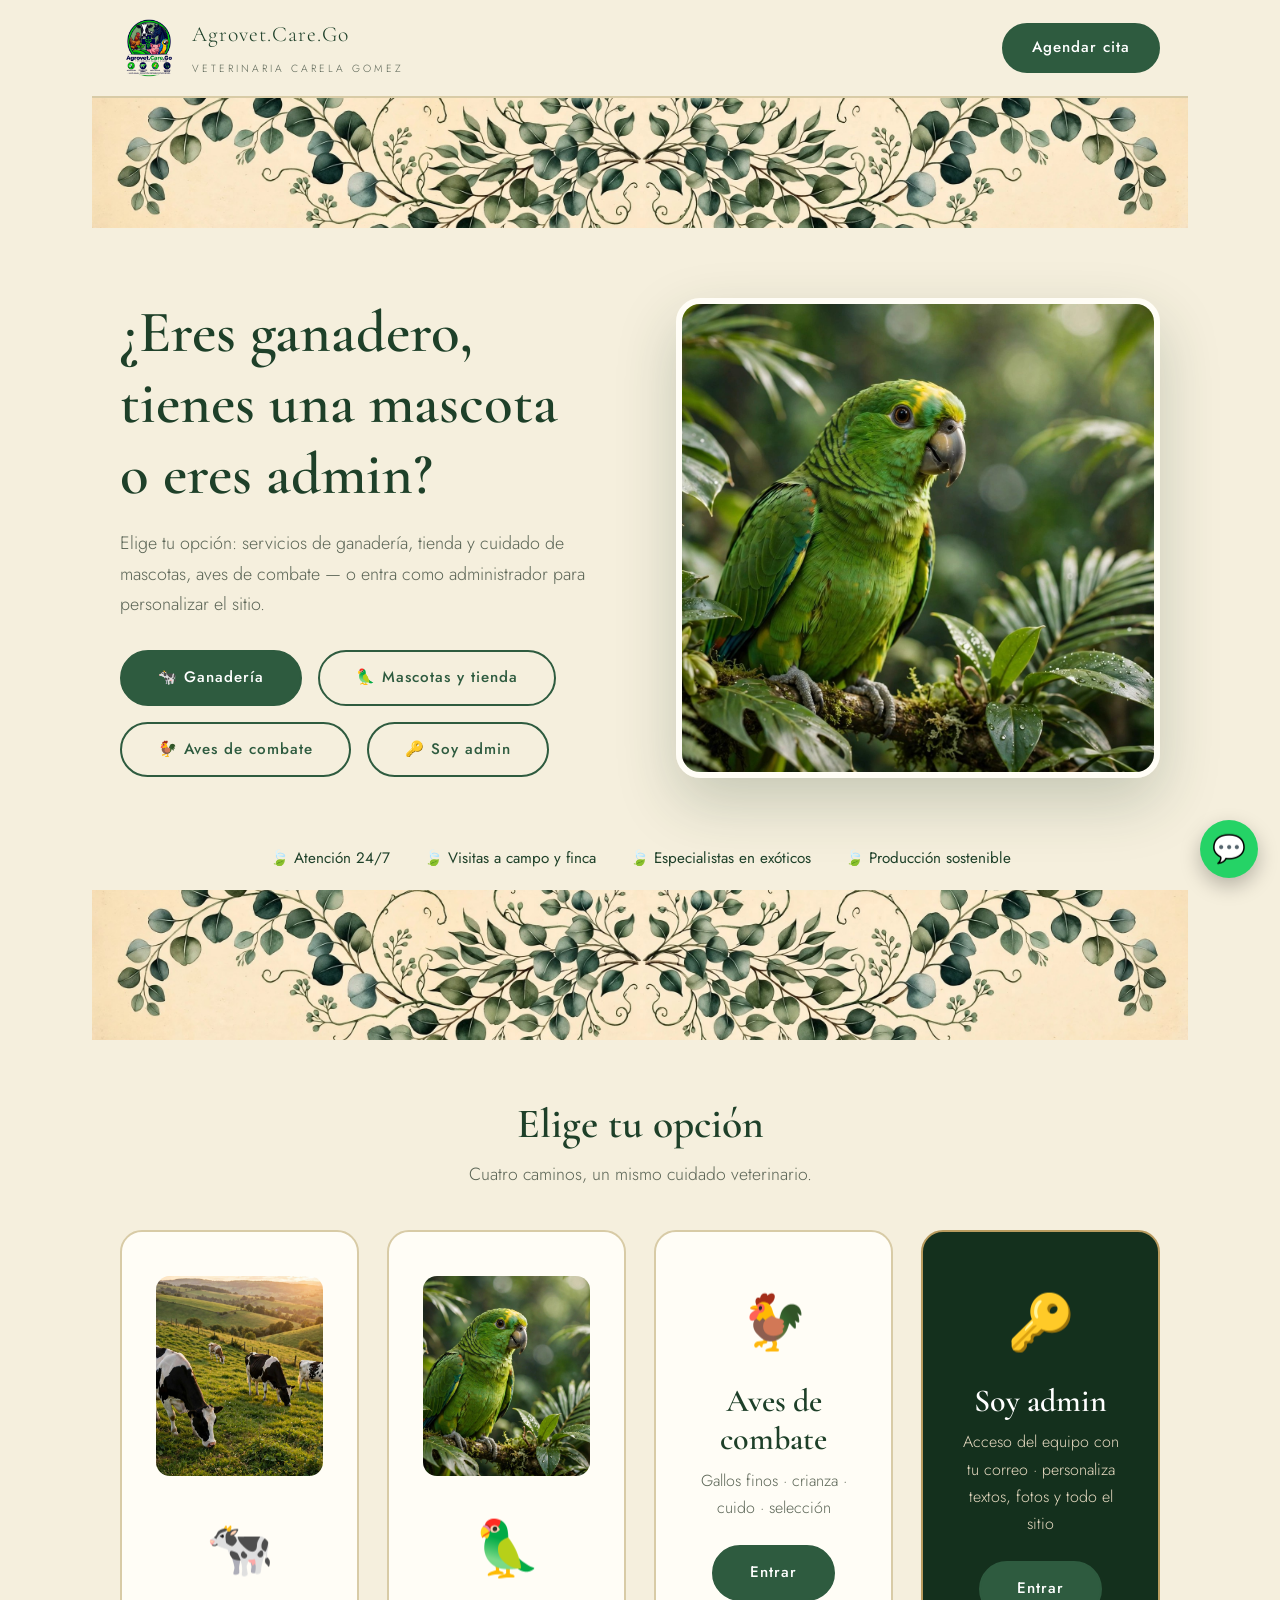
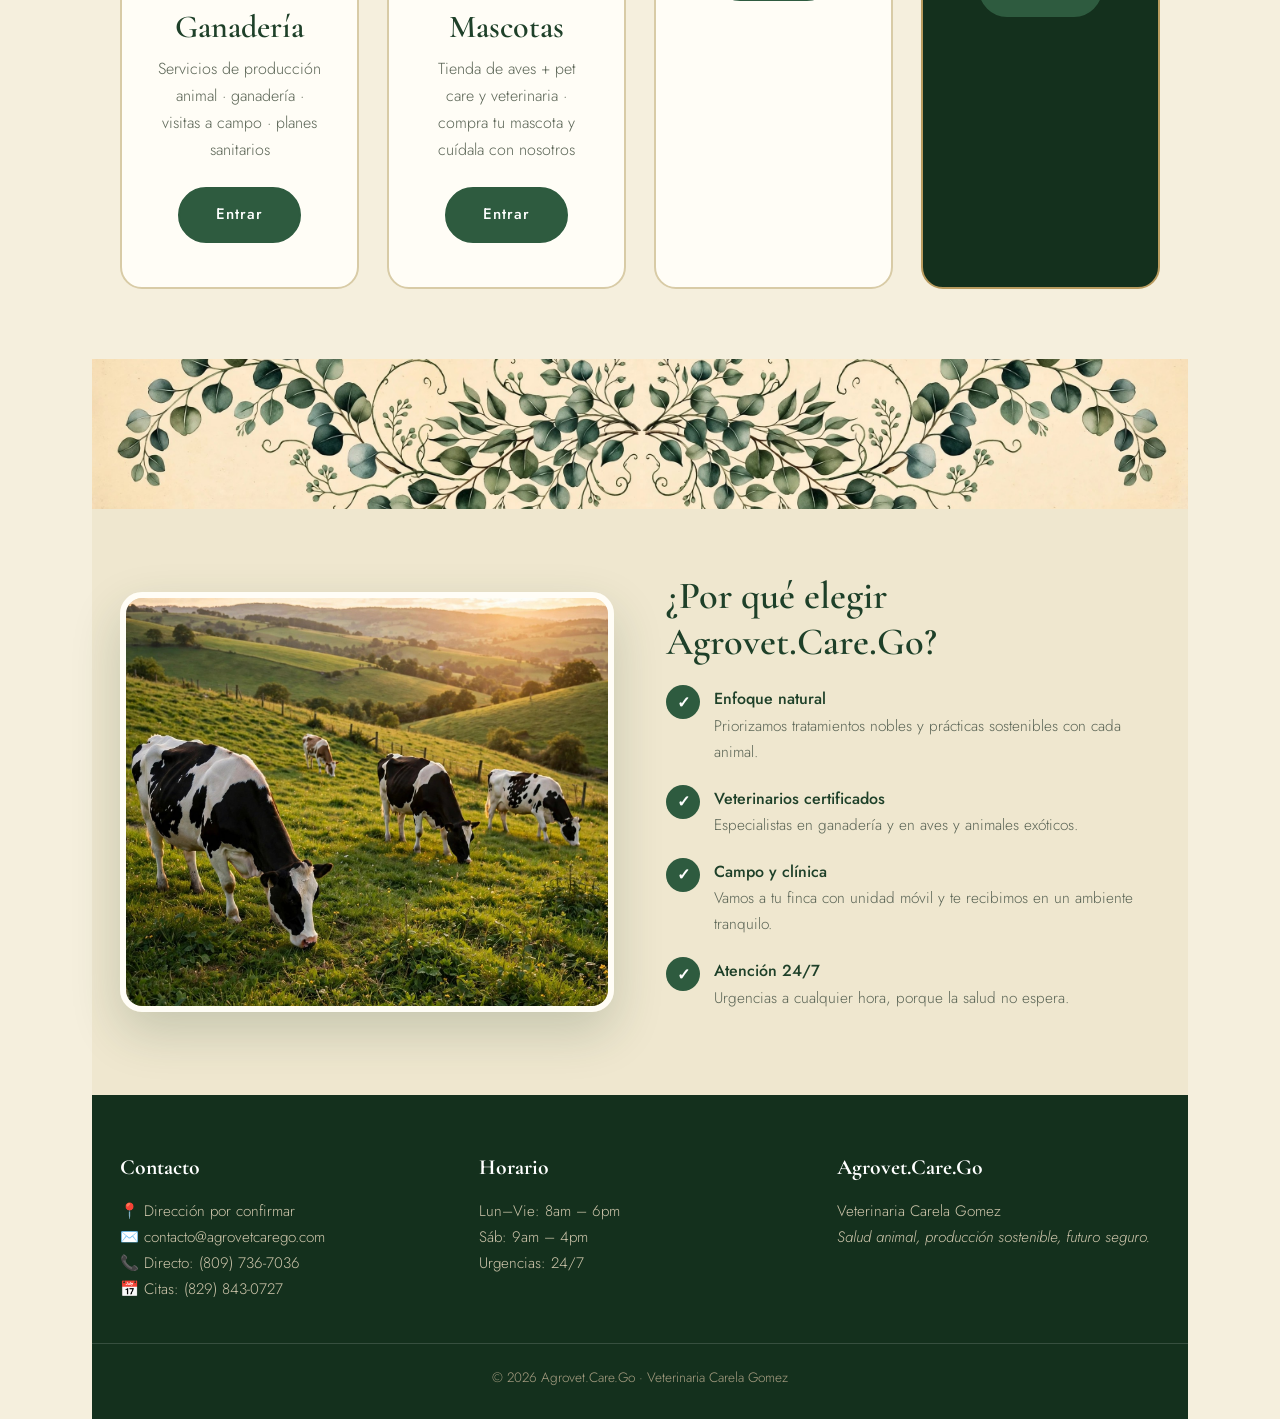
==== commit f8095739: "55555" ====
--- a/index.html
+++ b/index.html
@@ -51,12 +51,13 @@
 
 <div class="hero">
   <div>
-    <h1>¿Eres productor<br>o tienes una mascota?</h1>
-    <p class="lead">Cuidado veterinario compasivo y natural — para tu producción ganadera o tu compañero de vida. Elige tu camino:</p>
+    <h1>¿Eres ganadero,<br>tienes una mascota<br>o eres admin?</h1>
+    <p class="lead">Elige tu opción: servicios de ganadería, tienda y cuidado de mascotas, aves de combate — o entra como administrador para personalizar el sitio.</p>
     <div class="hero-cta">
-      <a href="productor.html" class="btn">🐄 Soy productor</a>
-      <a href="mascotas.html" class="btn btn-outline">🦜 Tengo una mascota</a>
+      <a href="productor.html" class="btn">🐄 Ganadería</a>
+      <a href="mascotas.html" class="btn btn-outline">🦜 Mascotas y tienda</a>
       <a href="combate.html" class="btn btn-outline">🐓 Aves de combate</a>
+      <a href="admin.html" class="btn btn-outline">🔑 Soy admin</a>
     </div>
   </div>
   <img class="main" src="img/hero-loro.jpg" alt="Loro verde entre hojas tropicales">
@@ -73,27 +74,33 @@
 
 <section class="gateway-section">
   <div class="wrap">
-    <h2>Elige tu camino</h2>
-    <p>Dos mundos, un mismo cuidado veterinario.</p>
+    <h2>Elige tu opción</h2>
+    <p>Cuatro caminos, un mismo cuidado veterinario.</p>
     <div class="gateway">
       <a class="gate-card" href="productor.html">
-        <img src="img/hero-ganado.jpg" alt="Ganado" style="width:100%;height:200px;object-fit:cover;border-radius:14px;margin-bottom:18px">
+        <img src="img/hero-ganado.jpg" data-foto="hero-ganado" alt="Ganado" style="width:100%;height:200px;object-fit:cover;border-radius:14px;margin-bottom:18px">
         <div class="emoji">🐄</div>
-        <h3>Soy productor</h3>
-        <p>Animales de producción · ganadería · visitas a campo · planes sanitarios</p>
+        <h3>Ganadería</h3>
+        <p>Servicios de producción animal · ganadería · visitas a campo · planes sanitarios</p>
         <span class="btn">Entrar</span>
       </a>
       <a class="gate-card" href="mascotas.html">
-        <img src="img/hero-loro.jpg" alt="Loro" style="width:100%;height:200px;object-fit:cover;border-radius:14px;margin-bottom:18px">
+        <img src="img/hero-loro.jpg" data-foto="hero-loro" alt="Loro" style="width:100%;height:200px;object-fit:cover;border-radius:14px;margin-bottom:18px">
         <div class="emoji">🦜</div>
-        <h3>Tengo una mascota</h3>
-        <p>Veterinaria y animales exóticos · consulta · catálogo de aves</p>
+        <h3>Mascotas</h3>
+        <p>Tienda de aves + pet care y veterinaria · compra tu mascota y cuídala con nosotros</p>
         <span class="btn">Entrar</span>
       </a>
       <a class="gate-card" href="combate.html">
         <div class="emoji">🐓</div>
         <h3>Aves de combate</h3>
         <p>Gallos finos · crianza · cuido · selección</p>
+        <span class="btn">Entrar</span>
+      </a>
+      <a class="gate-card admin" href="admin.html">
+        <div class="emoji">🔑</div>
+        <h3>Soy admin</h3>
+        <p>Acceso del equipo con tu correo · personaliza textos, fotos y todo el sitio</p>
         <span class="btn">Entrar</span>
       </a>
     </div>
@@ -121,10 +128,12 @@
     <div><h4>Horario</h4><p>Lun–Vie: 8am – 6pm<br>Sáb: 9am – 4pm<br>Urgencias: 24/7</p></div>
     <div><h4>Agrovet.Care.Go</h4><p>Veterinaria Carela Gomez<br><em>Salud animal, producción sostenible, futuro seguro.</em></p></div>
   </div>
-  <div class="footer-bottom">© 2026 Agrovet.Care.Go · Veterinaria Carela Gomez<br><a href="admin.html" style="color:#A99F83;text-decoration:none;font-size:.8rem;opacity:.7">Soy admin</a></div>
+  <div class="footer-bottom">© 2026 Agrovet.Care.Go · Veterinaria Carela Gomez</div>
 </footer>
 
 <a class="wa-float" href="https://wa.me/18298430727" aria-label="WhatsApp">💬</a>
 
+<script src="editar-textos.js"></script>
+
 </body>
 </html>
--- a/style.css
+++ b/style.css
@@ -93,7 +93,7 @@
 .gateway-section { padding: 60px 0 70px; text-align: center; }
 .gateway-section h2 { font-size: 2.6rem; margin-bottom: 10px; }
 .gateway-section > .wrap > p { color: var(--ink-soft); margin-bottom: 40px; font-size: 1.1rem; }
-.gateway { display: grid; grid-template-columns: repeat(3, 1fr); gap: 28px; max-width: 1080px; margin: 0 auto; }
+.gateway { display: grid; grid-template-columns: repeat(auto-fit, minmax(230px, 1fr)); gap: 28px; max-width: 1120px; margin: 0 auto; }
 .gate-card {
   background: var(--white); border: 2px solid var(--line); border-radius: 22px;
   padding: 44px 34px; text-decoration: none; color: var(--ink);
@@ -103,6 +103,10 @@
 .gate-card .emoji { font-size: 3.4rem; }
 .gate-card h3 { font-size: 2rem; margin: 14px 0 8px; }
 .gate-card p { color: var(--ink-soft); margin-bottom: 24px; }
+/* Tarjeta de administrador */
+.gate-card.admin { background: var(--green-deep); border: 2px solid var(--gold); }
+.gate-card.admin h3 { color: #fff; }
+.gate-card.admin p { color: #E9DCC3; }
 
 /* ---------- Gateway (página de entrada) ---------- */
 .gate-page {
